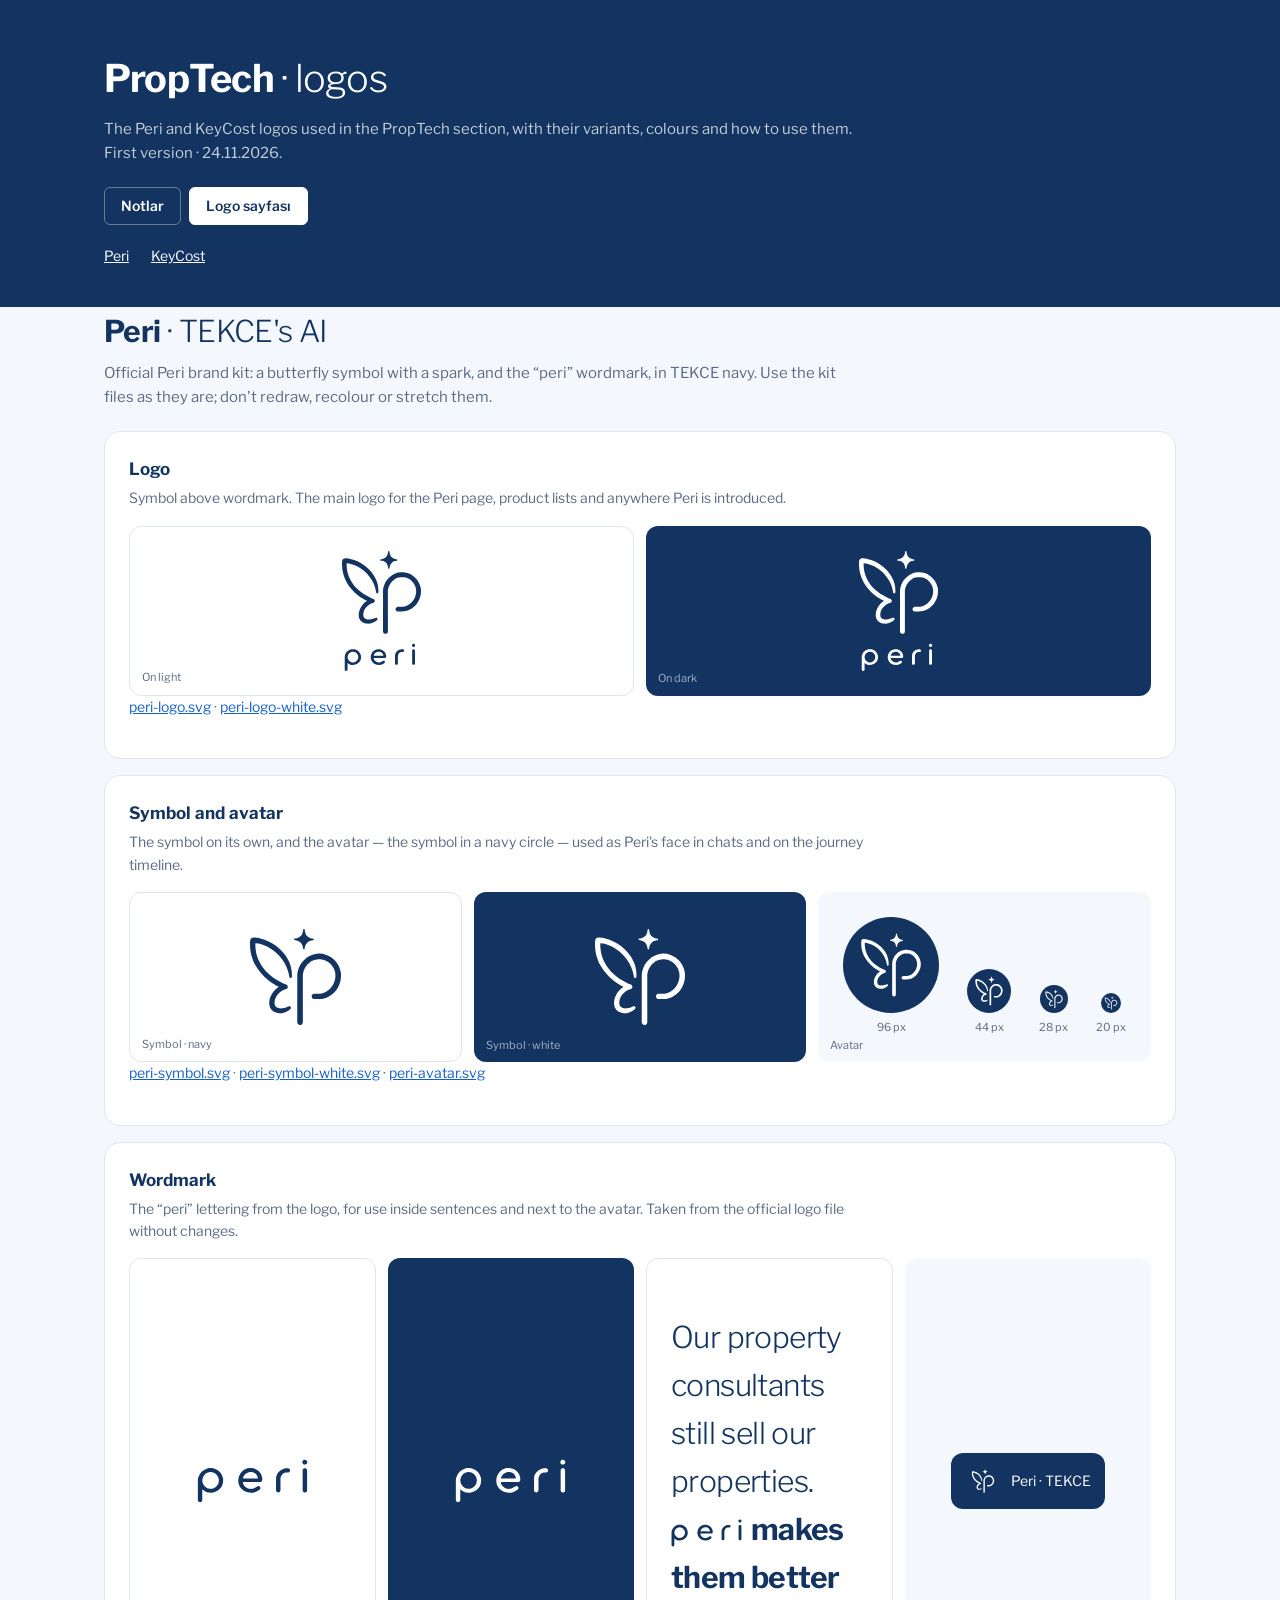
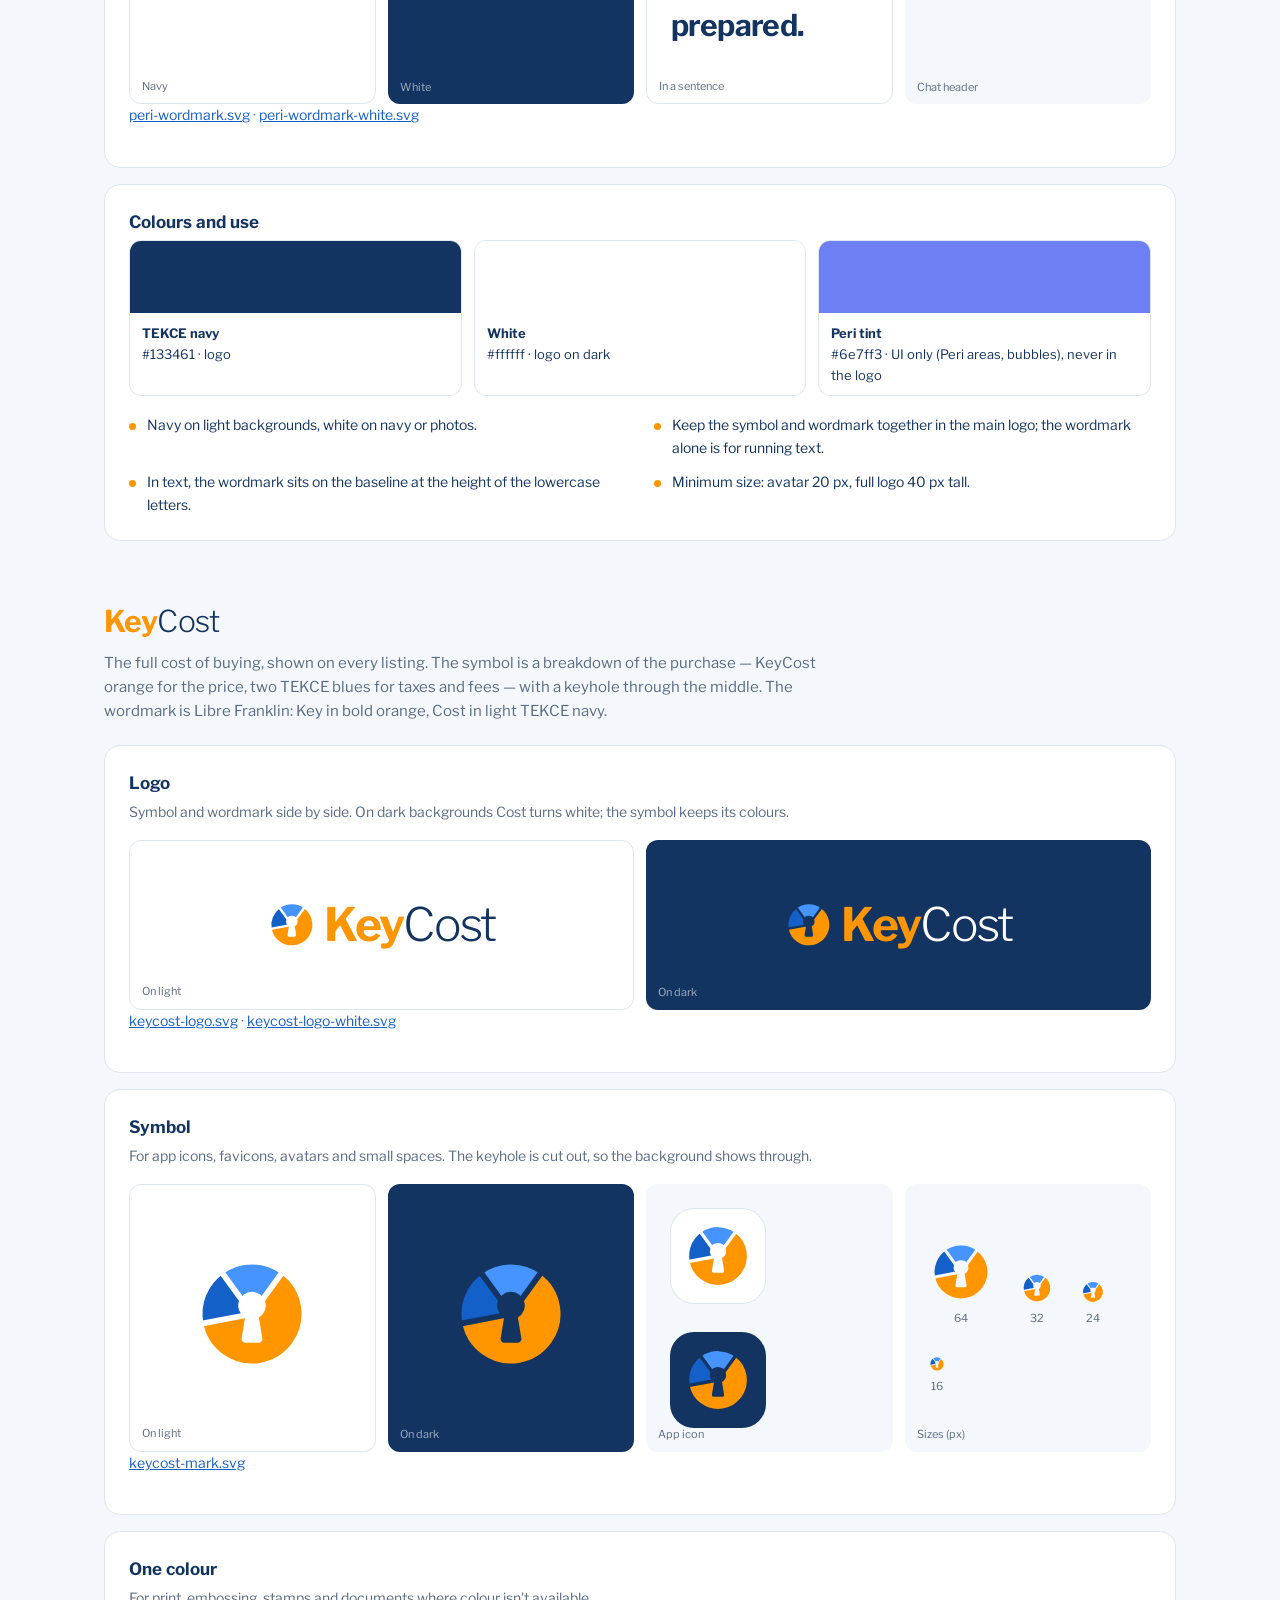
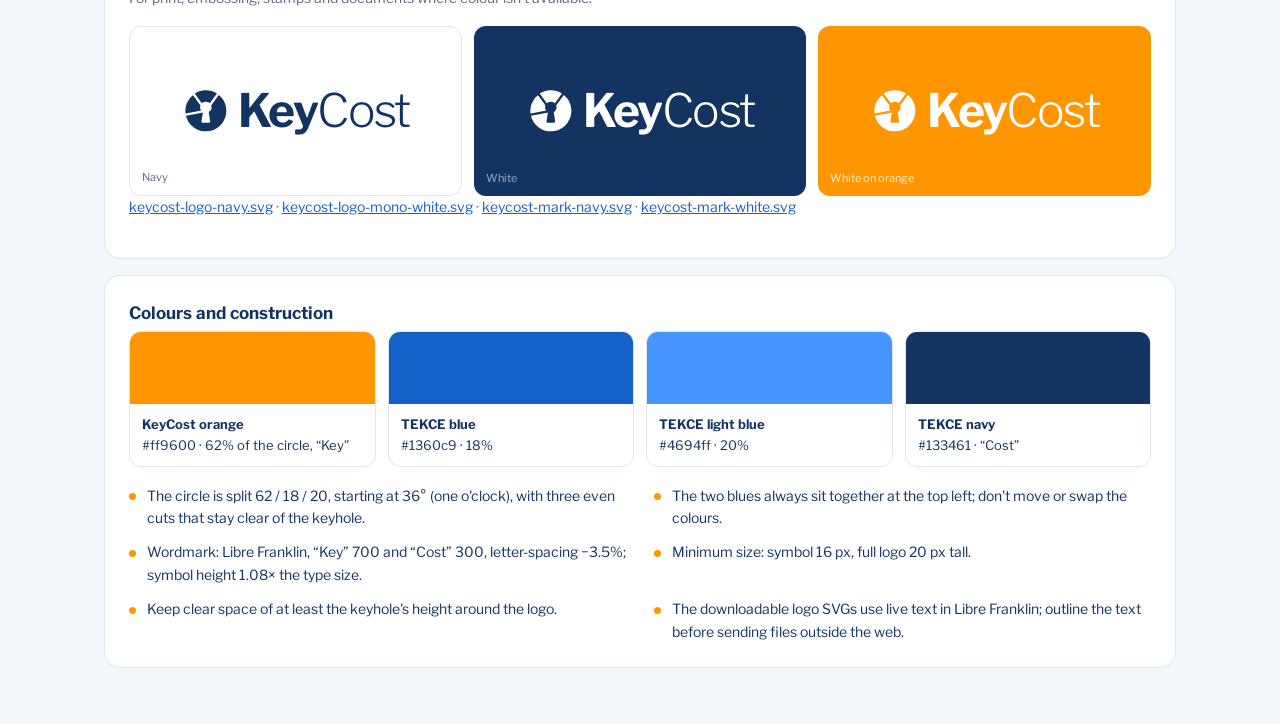
==== brand/index.html @ daf6c201 "PropTech review rounds: journey with Peri timeline, hero principles, submenu like tekce.com, KeyCost" ====
<!doctype html>
<html lang="en">
<head>
<meta charset="utf-8">
<meta name="viewport" content="width=device-width, initial-scale=1">
<meta name="robots" content="noindex">
<title>PropTech logos</title>
<link rel="preconnect" href="https://fonts.googleapis.com">
<link href="https://fonts.googleapis.com/css2?family=Libre+Franklin:wght@300;400;600;700&display=swap" rel="stylesheet">
<style>
  :root { --navy: #133461; --ink-2: #5b6b82; --line: #dfe6f0; --pale: #f4f7fb; }
  * { box-sizing: border-box; }
  body { margin: 0; font-family: "Libre Franklin", Arial, sans-serif; color: var(--navy); background: var(--pale); font-size: 15px; line-height: 1.6; }
  .top { background: var(--navy); color: #fff; padding: 48px 0 40px; }
  .wrap { max-width: 1120px; margin: 0 auto; padding: 0 24px; }
  .top h1 { margin: 0 0 8px; font-size: 38px; font-weight: 300; letter-spacing: -.02em; }
  .top h1 b { font-weight: 700; }
  .top p { margin: 0; max-width: 760px; color: rgba(255,255,255,.75); }
  .top nav.jump { margin-top: 20px; display: flex; gap: 22px; font-size: 14px; }
  .top nav.jump a { color: #fff; }
  main { padding: 40px 0 96px; }
  .brand { margin-bottom: 56px; }
  .brand > h2 { margin: 0 0 6px; font-size: 30px; font-weight: 300; letter-spacing: -.02em; }
  .brand > h2 b { font-weight: 700; }
  .brand > p { margin: 0 0 22px; max-width: 760px; color: var(--ink-2); }
  .card { background: #fff; border: 1px solid var(--line); border-radius: 16px; padding: 24px; margin-bottom: 16px; }
  .card h3 { margin: 0 0 4px; font-size: 17px; }
  .card > p { margin: 0 0 16px; font-size: 14px; color: var(--ink-2); max-width: 760px; }
  .tiles { display: grid; grid-template-columns: repeat(auto-fit, minmax(240px, 1fr)); gap: 12px; }
  .tile { min-height: 170px; border-radius: 12px; display: grid; place-items: center; padding: 24px; position: relative; }
  .tile small { position: absolute; left: 12px; bottom: 8px; font-size: 11px; color: var(--ink-2); }
  .t-l { background: #fff; border: 1px solid var(--line); }
  .t-p { background: var(--pale); }
  .t-d { background: var(--navy); } .t-d small { color: rgba(255,255,255,.6); }
  .t-o { background: #ff9600; } .t-o small { color: rgba(255,255,255,.85); }
  .dl { margin: 12px 0 0; font-size: 12.5px; color: var(--ink-2); }
  .dl a { color: #1360c9; }
  .kcl { display: inline-flex; align-items: center; gap: .16em; line-height: 1; white-space: nowrap; letter-spacing: -.035em; }
  .kcl svg { width: 1.08em; height: 1.08em; flex: none; }
  .kcl b { font-weight: 700; } .kcl span span { font-weight: 300; }
  .sym svg { width: 120px; height: 120px; }
  .sizes { display: flex; align-items: flex-end; gap: 28px; flex-wrap: wrap; }
  .sizes span { display: grid; justify-items: center; gap: 6px; font-size: 11px; color: var(--ink-2); }
  .app { display: grid; place-items: center; width: 96px; height: 96px; border-radius: 24px; }
  .app svg { width: 70px; height: 70px; }
  .swatches { display: grid; grid-template-columns: repeat(auto-fit, minmax(160px, 1fr)); gap: 12px; }
  .sw { border-radius: 12px; overflow: hidden; border: 1px solid var(--line); background: #fff; font-size: 13px; }
  .sw i { display: block; height: 72px; }
  .sw div { padding: 10px 12px; } .sw b { display: block; }
  .rules { display: grid; grid-template-columns: 1fr 1fr; gap: 12px 28px; margin: 0; padding: 0; list-style: none; font-size: 14px; }
  .rules li { padding-left: 18px; position: relative; }
  .rules li::before { content: ""; position: absolute; left: 0; top: .6em; width: 7px; height: 7px; border-radius: 50%; background: #ff9600; }
  .peri-full { height: 120px; width: auto; }
  .peri-sym { height: 96px; width: auto; }
  .peri-wm { height: 44px; width: auto; }
  .peri-av { width: 96px; height: 96px; }
  .inline-demo { font-size: 30px; font-weight: 300; letter-spacing: -.02em; color: var(--navy); }
  .inline-demo b { font-weight: 700; }
  .inline-demo img { height: .94em; width: auto; vertical-align: -.22em; margin-right: .12em; }
  .chat-demo { display: flex; align-items: center; gap: 10px; padding: 10px 14px; border-radius: 12px; background: var(--navy); color: #fff; font-size: 14px; }
  .chat-demo img { width: 36px; height: 36px; }
  @media (max-width: 760px) { .rules { grid-template-columns: 1fr; } }
  .switch { display: flex; gap: 8px; margin-top: 22px; }
  .switch a { display: inline-flex; align-items: center; height: 38px; padding: 0 16px; border: 1px solid rgba(255,255,255,.35); border-radius: 6px; color: #fff; font-size: 14px; font-weight: 600; text-decoration: none; }
  .switch a:hover { background: rgba(255,255,255,.1); }
  .switch a[aria-current="page"] { background: #fff; color: #133461; border-color: #fff; }
</style>
</head>
<body>
<header class="top">
  <div class="wrap">
    <h1><b>PropTech</b> · logos</h1>
    <p>The Peri and KeyCost logos used in the PropTech section, with their variants, colours and how to use them. First version · 24.11.2026.</p>
    <nav class="switch" aria-label="Pages"><a href="../handoff/index.html">Notlar</a><a href="index.html" aria-current="page">Logo sayfası</a></nav>
    <nav class="jump"><a href="#peri">Peri</a><a href="#keycost">KeyCost</a></nav>
  </div>
</header>
<main class="wrap">

  <section class="brand" id="peri">
    <h2><b>Peri</b> · TEKCE's AI</h2>
    <p>Official Peri brand kit: a butterfly symbol with a spark, and the “peri” wordmark, in TEKCE navy. Use the kit files as they are; don't redraw, recolour or stretch them.</p>

    <div class="card">
      <h3>Logo</h3>
      <p>Symbol above wordmark. The main logo for the Peri page, product lists and anywhere Peri is introduced.</p>
      <div class="tiles">
        <div class="tile t-l"><img class="peri-full" src="../assets/img/peri-logo.svg" alt="Peri logo"><small>On light</small></div>
        <div class="tile t-d"><img class="peri-full" src="../assets/img/peri-logo-white.svg" alt="Peri logo, white"><small>On dark</small></div>
      </div>
      <p class="dl"><a href="../assets/img/peri-logo.svg" download>peri-logo.svg</a> · <a href="../assets/img/peri-logo-white.svg" download>peri-logo-white.svg</a></p>
    </div>

    <div class="card">
      <h3>Symbol and avatar</h3>
      <p>The symbol on its own, and the avatar — the symbol in a navy circle — used as Peri's face in chats and on the journey timeline.</p>
      <div class="tiles">
        <div class="tile t-l"><img class="peri-sym" src="../assets/img/peri-symbol.svg" alt="Peri symbol"><small>Symbol · navy</small></div>
        <div class="tile t-d"><img class="peri-sym" src="../assets/img/peri-symbol-white.svg" alt="Peri symbol, white"><small>Symbol · white</small></div>
        <div class="tile t-p"><span class="sizes"><span><img class="peri-av" src="../assets/img/peri-avatar.svg" alt="Peri avatar">96 px</span><span><img src="../assets/img/peri-avatar.svg" alt="" width="44" height="44">44 px</span><span><img src="../assets/img/peri-avatar.svg" alt="" width="28" height="28">28 px</span><span><img src="../assets/img/peri-avatar.svg" alt="" width="20" height="20">20 px</span></span><small>Avatar</small></div>
      </div>
      <p class="dl"><a href="../assets/img/peri-symbol.svg" download>peri-symbol.svg</a> · <a href="../assets/img/peri-symbol-white.svg" download>peri-symbol-white.svg</a> · <a href="../assets/img/peri-avatar.svg" download>peri-avatar.svg</a></p>
    </div>

    <div class="card">
      <h3>Wordmark</h3>
      <p>The “peri” lettering from the logo, for use inside sentences and next to the avatar. Taken from the official logo file without changes.</p>
      <div class="tiles">
        <div class="tile t-l"><img class="peri-wm" src="../assets/img/peri-wordmark.svg" alt="Peri wordmark"><small>Navy</small></div>
        <div class="tile t-d"><img class="peri-wm" src="../assets/img/peri-wordmark-white.svg" alt="Peri wordmark, white"><small>White</small></div>
        <div class="tile t-l"><p class="inline-demo">Our property consultants still sell our properties. <b><img src="../assets/img/peri-wordmark.svg" alt="Peri"> makes them better prepared.</b></p><small>In a sentence</small></div>
        <div class="tile t-p"><span class="chat-demo"><img src="../assets/img/peri-avatar.svg" alt="">Peri · TEKCE</span><small>Chat header</small></div>
      </div>
      <p class="dl"><a href="../assets/img/peri-wordmark.svg" download>peri-wordmark.svg</a> · <a href="../assets/img/peri-wordmark-white.svg" download>peri-wordmark-white.svg</a></p>
    </div>

    <div class="card">
      <h3>Colours and use</h3>
      <div class="swatches">
        <div class="sw"><i style="background:#133461"></i><div><b>TEKCE navy</b>#133461 · logo</div></div>
        <div class="sw"><i style="background:#fff"></i><div><b>White</b>#ffffff · logo on dark</div></div>
        <div class="sw"><i style="background:#6e7ff3"></i><div><b>Peri tint</b>#6e7ff3 · UI only (Peri areas, bubbles), never in the logo</div></div>
      </div>
      <ul class="rules" style="margin-top:18px">
        <li>Navy on light backgrounds, white on navy or photos.</li>
        <li>Keep the symbol and wordmark together in the main logo; the wordmark alone is for running text.</li>
        <li>In text, the wordmark sits on the baseline at the height of the lowercase letters.</li>
        <li>Minimum size: avatar 20 px, full logo 40 px tall.</li>
      </ul>
    </div>
  </section>

  <section class="brand" id="keycost">
    <h2><b style="color:#ff9600">Key</b>Cost</h2>
    <p>The full cost of buying, shown on every listing. The symbol is a breakdown of the purchase — KeyCost orange for the price, two TEKCE blues for taxes and fees — with a keyhole through the middle. The wordmark is Libre Franklin: Key in bold orange, Cost in light TEKCE navy.</p>

    <div class="card">
      <h3>Logo</h3>
      <p>Symbol and wordmark side by side. On dark backgrounds Cost turns white; the symbol keeps its colours.</p>
      <div class="tiles">
        <div class="tile t-l"><span class="kcl" style="font-size:46px"><svg viewBox="0 0 40 40" aria-hidden="true"><defs><mask id="a1" maskUnits="userSpaceOnUse" x="0" y="0" width="40" height="40"><rect width="40" height="40" fill="#fff"/><line x1="20" y1="20" x2="30.29" y2="5.84" stroke="#000" stroke-width="1.9" stroke-linecap="round"/><line x1="20" y1="20" x2="2.81" y2="23.28" stroke="#000" stroke-width="1.9" stroke-linecap="round"/><line x1="20" y1="20" x2="9.71" y2="5.84" stroke="#000" stroke-width="1.9" stroke-linecap="round"/><path d="M20 12.6a4.6 4.6 0 0 1 2.3 8.58l1.15 6.9a1.3 1.3 0 0 1-1.28 1.52h-4.34a1.3 1.3 0 0 1-1.28-1.52l1.15-6.9A4.6 4.6 0 0 1 20 12.6Z" fill="#000"/></mask></defs><g mask="url(#a1)"><circle cx="20" cy="20" r="8.25" fill="none" stroke="#ff9600" stroke-width="16.5" stroke-dasharray="32.138 51.836" transform="rotate(-54.0 20 20)"/><circle cx="20" cy="20" r="8.25" fill="none" stroke="#1360c9" stroke-width="16.5" stroke-dasharray="9.331 51.836" transform="rotate(169.2 20 20)"/><circle cx="20" cy="20" r="8.25" fill="none" stroke="#4694ff" stroke-width="16.5" stroke-dasharray="10.367 51.836" transform="rotate(234.0 20 20)"/></g></svg><span><b style="color:#ff9600">Key</b><span style="color:#133461">Cost</span></span></span><small>On light</small></div>
        <div class="tile t-d"><span class="kcl" style="font-size:46px"><svg viewBox="0 0 40 40" aria-hidden="true"><defs><mask id="a2" maskUnits="userSpaceOnUse" x="0" y="0" width="40" height="40"><rect width="40" height="40" fill="#fff"/><line x1="20" y1="20" x2="30.29" y2="5.84" stroke="#000" stroke-width="1.9" stroke-linecap="round"/><line x1="20" y1="20" x2="2.81" y2="23.28" stroke="#000" stroke-width="1.9" stroke-linecap="round"/><line x1="20" y1="20" x2="9.71" y2="5.84" stroke="#000" stroke-width="1.9" stroke-linecap="round"/><path d="M20 12.6a4.6 4.6 0 0 1 2.3 8.58l1.15 6.9a1.3 1.3 0 0 1-1.28 1.52h-4.34a1.3 1.3 0 0 1-1.28-1.52l1.15-6.9A4.6 4.6 0 0 1 20 12.6Z" fill="#000"/></mask></defs><g mask="url(#a2)"><circle cx="20" cy="20" r="8.25" fill="none" stroke="#ff9600" stroke-width="16.5" stroke-dasharray="32.138 51.836" transform="rotate(-54.0 20 20)"/><circle cx="20" cy="20" r="8.25" fill="none" stroke="#1360c9" stroke-width="16.5" stroke-dasharray="9.331 51.836" transform="rotate(169.2 20 20)"/><circle cx="20" cy="20" r="8.25" fill="none" stroke="#4694ff" stroke-width="16.5" stroke-dasharray="10.367 51.836" transform="rotate(234.0 20 20)"/></g></svg><span><b style="color:#ff9600">Key</b><span style="color:#fff">Cost</span></span></span><small>On dark</small></div>
      </div>
      <p class="dl"><a href="../assets/img/keycost-logo.svg" download>keycost-logo.svg</a> · <a href="../assets/img/keycost-logo-white.svg" download>keycost-logo-white.svg</a></p>
    </div>

    <div class="card">
      <h3>Symbol</h3>
      <p>For app icons, favicons, avatars and small spaces. The keyhole is cut out, so the background shows through.</p>
      <div class="tiles">
        <div class="tile t-l"><span class="sym"><svg viewBox="0 0 40 40" aria-hidden="true"><defs><mask id="b1" maskUnits="userSpaceOnUse" x="0" y="0" width="40" height="40"><rect width="40" height="40" fill="#fff"/><line x1="20" y1="20" x2="30.29" y2="5.84" stroke="#000" stroke-width="1.9" stroke-linecap="round"/><line x1="20" y1="20" x2="2.81" y2="23.28" stroke="#000" stroke-width="1.9" stroke-linecap="round"/><line x1="20" y1="20" x2="9.71" y2="5.84" stroke="#000" stroke-width="1.9" stroke-linecap="round"/><path d="M20 12.6a4.6 4.6 0 0 1 2.3 8.58l1.15 6.9a1.3 1.3 0 0 1-1.28 1.52h-4.34a1.3 1.3 0 0 1-1.28-1.52l1.15-6.9A4.6 4.6 0 0 1 20 12.6Z" fill="#000"/></mask></defs><g mask="url(#b1)"><circle cx="20" cy="20" r="8.25" fill="none" stroke="#ff9600" stroke-width="16.5" stroke-dasharray="32.138 51.836" transform="rotate(-54.0 20 20)"/><circle cx="20" cy="20" r="8.25" fill="none" stroke="#1360c9" stroke-width="16.5" stroke-dasharray="9.331 51.836" transform="rotate(169.2 20 20)"/><circle cx="20" cy="20" r="8.25" fill="none" stroke="#4694ff" stroke-width="16.5" stroke-dasharray="10.367 51.836" transform="rotate(234.0 20 20)"/></g></svg></span><small>On light</small></div>
        <div class="tile t-d"><span class="sym"><svg viewBox="0 0 40 40" aria-hidden="true"><defs><mask id="b2" maskUnits="userSpaceOnUse" x="0" y="0" width="40" height="40"><rect width="40" height="40" fill="#fff"/><line x1="20" y1="20" x2="30.29" y2="5.84" stroke="#000" stroke-width="1.9" stroke-linecap="round"/><line x1="20" y1="20" x2="2.81" y2="23.28" stroke="#000" stroke-width="1.9" stroke-linecap="round"/><line x1="20" y1="20" x2="9.71" y2="5.84" stroke="#000" stroke-width="1.9" stroke-linecap="round"/><path d="M20 12.6a4.6 4.6 0 0 1 2.3 8.58l1.15 6.9a1.3 1.3 0 0 1-1.28 1.52h-4.34a1.3 1.3 0 0 1-1.28-1.52l1.15-6.9A4.6 4.6 0 0 1 20 12.6Z" fill="#000"/></mask></defs><g mask="url(#b2)"><circle cx="20" cy="20" r="8.25" fill="none" stroke="#ff9600" stroke-width="16.5" stroke-dasharray="32.138 51.836" transform="rotate(-54.0 20 20)"/><circle cx="20" cy="20" r="8.25" fill="none" stroke="#1360c9" stroke-width="16.5" stroke-dasharray="9.331 51.836" transform="rotate(169.2 20 20)"/><circle cx="20" cy="20" r="8.25" fill="none" stroke="#4694ff" stroke-width="16.5" stroke-dasharray="10.367 51.836" transform="rotate(234.0 20 20)"/></g></svg></span><small>On dark</small></div>
        <div class="tile t-p"><span class="sizes"><span class="app" style="background:#fff;border:1px solid var(--line)"><svg viewBox="0 0 40 40" aria-hidden="true"><defs><mask id="b3" maskUnits="userSpaceOnUse" x="0" y="0" width="40" height="40"><rect width="40" height="40" fill="#fff"/><line x1="20" y1="20" x2="30.29" y2="5.84" stroke="#000" stroke-width="1.9" stroke-linecap="round"/><line x1="20" y1="20" x2="2.81" y2="23.28" stroke="#000" stroke-width="1.9" stroke-linecap="round"/><line x1="20" y1="20" x2="9.71" y2="5.84" stroke="#000" stroke-width="1.9" stroke-linecap="round"/><path d="M20 12.6a4.6 4.6 0 0 1 2.3 8.58l1.15 6.9a1.3 1.3 0 0 1-1.28 1.52h-4.34a1.3 1.3 0 0 1-1.28-1.52l1.15-6.9A4.6 4.6 0 0 1 20 12.6Z" fill="#000"/></mask></defs><g mask="url(#b3)"><circle cx="20" cy="20" r="8.25" fill="none" stroke="#ff9600" stroke-width="16.5" stroke-dasharray="32.138 51.836" transform="rotate(-54.0 20 20)"/><circle cx="20" cy="20" r="8.25" fill="none" stroke="#1360c9" stroke-width="16.5" stroke-dasharray="9.331 51.836" transform="rotate(169.2 20 20)"/><circle cx="20" cy="20" r="8.25" fill="none" stroke="#4694ff" stroke-width="16.5" stroke-dasharray="10.367 51.836" transform="rotate(234.0 20 20)"/></g></svg></span><span class="app" style="background:#133461"><svg viewBox="0 0 40 40" aria-hidden="true"><defs><mask id="b4" maskUnits="userSpaceOnUse" x="0" y="0" width="40" height="40"><rect width="40" height="40" fill="#fff"/><line x1="20" y1="20" x2="30.29" y2="5.84" stroke="#000" stroke-width="1.9" stroke-linecap="round"/><line x1="20" y1="20" x2="2.81" y2="23.28" stroke="#000" stroke-width="1.9" stroke-linecap="round"/><line x1="20" y1="20" x2="9.71" y2="5.84" stroke="#000" stroke-width="1.9" stroke-linecap="round"/><path d="M20 12.6a4.6 4.6 0 0 1 2.3 8.58l1.15 6.9a1.3 1.3 0 0 1-1.28 1.52h-4.34a1.3 1.3 0 0 1-1.28-1.52l1.15-6.9A4.6 4.6 0 0 1 20 12.6Z" fill="#000"/></mask></defs><g mask="url(#b4)"><circle cx="20" cy="20" r="8.25" fill="none" stroke="#ff9600" stroke-width="16.5" stroke-dasharray="32.138 51.836" transform="rotate(-54.0 20 20)"/><circle cx="20" cy="20" r="8.25" fill="none" stroke="#1360c9" stroke-width="16.5" stroke-dasharray="9.331 51.836" transform="rotate(169.2 20 20)"/><circle cx="20" cy="20" r="8.25" fill="none" stroke="#4694ff" stroke-width="16.5" stroke-dasharray="10.367 51.836" transform="rotate(234.0 20 20)"/></g></svg></span></span><small>App icon</small></div>
        <div class="tile t-p"><span class="sizes"><span><svg viewBox="0 0 40 40" width="64" height="64"><defs><mask id="b5" maskUnits="userSpaceOnUse" x="0" y="0" width="40" height="40"><rect width="40" height="40" fill="#fff"/><line x1="20" y1="20" x2="30.29" y2="5.84" stroke="#000" stroke-width="1.9" stroke-linecap="round"/><line x1="20" y1="20" x2="2.81" y2="23.28" stroke="#000" stroke-width="1.9" stroke-linecap="round"/><line x1="20" y1="20" x2="9.71" y2="5.84" stroke="#000" stroke-width="1.9" stroke-linecap="round"/><path d="M20 12.6a4.6 4.6 0 0 1 2.3 8.58l1.15 6.9a1.3 1.3 0 0 1-1.28 1.52h-4.34a1.3 1.3 0 0 1-1.28-1.52l1.15-6.9A4.6 4.6 0 0 1 20 12.6Z" fill="#000"/></mask></defs><g mask="url(#b5)"><circle cx="20" cy="20" r="8.25" fill="none" stroke="#ff9600" stroke-width="16.5" stroke-dasharray="32.138 51.836" transform="rotate(-54.0 20 20)"/><circle cx="20" cy="20" r="8.25" fill="none" stroke="#1360c9" stroke-width="16.5" stroke-dasharray="9.331 51.836" transform="rotate(169.2 20 20)"/><circle cx="20" cy="20" r="8.25" fill="none" stroke="#4694ff" stroke-width="16.5" stroke-dasharray="10.367 51.836" transform="rotate(234.0 20 20)"/></g></svg>64</span><span><svg viewBox="0 0 40 40" width="32" height="32"><defs><mask id="b6" maskUnits="userSpaceOnUse" x="0" y="0" width="40" height="40"><rect width="40" height="40" fill="#fff"/><line x1="20" y1="20" x2="30.29" y2="5.84" stroke="#000" stroke-width="1.9" stroke-linecap="round"/><line x1="20" y1="20" x2="2.81" y2="23.28" stroke="#000" stroke-width="1.9" stroke-linecap="round"/><line x1="20" y1="20" x2="9.71" y2="5.84" stroke="#000" stroke-width="1.9" stroke-linecap="round"/><path d="M20 12.6a4.6 4.6 0 0 1 2.3 8.58l1.15 6.9a1.3 1.3 0 0 1-1.28 1.52h-4.34a1.3 1.3 0 0 1-1.28-1.52l1.15-6.9A4.6 4.6 0 0 1 20 12.6Z" fill="#000"/></mask></defs><g mask="url(#b6)"><circle cx="20" cy="20" r="8.25" fill="none" stroke="#ff9600" stroke-width="16.5" stroke-dasharray="32.138 51.836" transform="rotate(-54.0 20 20)"/><circle cx="20" cy="20" r="8.25" fill="none" stroke="#1360c9" stroke-width="16.5" stroke-dasharray="9.331 51.836" transform="rotate(169.2 20 20)"/><circle cx="20" cy="20" r="8.25" fill="none" stroke="#4694ff" stroke-width="16.5" stroke-dasharray="10.367 51.836" transform="rotate(234.0 20 20)"/></g></svg>32</span><span><svg viewBox="0 0 40 40" width="24" height="24"><defs><mask id="b7" maskUnits="userSpaceOnUse" x="0" y="0" width="40" height="40"><rect width="40" height="40" fill="#fff"/><line x1="20" y1="20" x2="30.29" y2="5.84" stroke="#000" stroke-width="1.9" stroke-linecap="round"/><line x1="20" y1="20" x2="2.81" y2="23.28" stroke="#000" stroke-width="1.9" stroke-linecap="round"/><line x1="20" y1="20" x2="9.71" y2="5.84" stroke="#000" stroke-width="1.9" stroke-linecap="round"/><path d="M20 12.6a4.6 4.6 0 0 1 2.3 8.58l1.15 6.9a1.3 1.3 0 0 1-1.28 1.52h-4.34a1.3 1.3 0 0 1-1.28-1.52l1.15-6.9A4.6 4.6 0 0 1 20 12.6Z" fill="#000"/></mask></defs><g mask="url(#b7)"><circle cx="20" cy="20" r="8.25" fill="none" stroke="#ff9600" stroke-width="16.5" stroke-dasharray="32.138 51.836" transform="rotate(-54.0 20 20)"/><circle cx="20" cy="20" r="8.25" fill="none" stroke="#1360c9" stroke-width="16.5" stroke-dasharray="9.331 51.836" transform="rotate(169.2 20 20)"/><circle cx="20" cy="20" r="8.25" fill="none" stroke="#4694ff" stroke-width="16.5" stroke-dasharray="10.367 51.836" transform="rotate(234.0 20 20)"/></g></svg>24</span><span><svg viewBox="0 0 40 40" width="16" height="16"><defs><mask id="b8" maskUnits="userSpaceOnUse" x="0" y="0" width="40" height="40"><rect width="40" height="40" fill="#fff"/><line x1="20" y1="20" x2="30.29" y2="5.84" stroke="#000" stroke-width="1.9" stroke-linecap="round"/><line x1="20" y1="20" x2="2.81" y2="23.28" stroke="#000" stroke-width="1.9" stroke-linecap="round"/><line x1="20" y1="20" x2="9.71" y2="5.84" stroke="#000" stroke-width="1.9" stroke-linecap="round"/><path d="M20 12.6a4.6 4.6 0 0 1 2.3 8.58l1.15 6.9a1.3 1.3 0 0 1-1.28 1.52h-4.34a1.3 1.3 0 0 1-1.28-1.52l1.15-6.9A4.6 4.6 0 0 1 20 12.6Z" fill="#000"/></mask></defs><g mask="url(#b8)"><circle cx="20" cy="20" r="8.25" fill="none" stroke="#ff9600" stroke-width="16.5" stroke-dasharray="32.138 51.836" transform="rotate(-54.0 20 20)"/><circle cx="20" cy="20" r="8.25" fill="none" stroke="#1360c9" stroke-width="16.5" stroke-dasharray="9.331 51.836" transform="rotate(169.2 20 20)"/><circle cx="20" cy="20" r="8.25" fill="none" stroke="#4694ff" stroke-width="16.5" stroke-dasharray="10.367 51.836" transform="rotate(234.0 20 20)"/></g></svg>16</span></span><small>Sizes (px)</small></div>
      </div>
      <p class="dl"><a href="../assets/img/keycost-mark.svg" download>keycost-mark.svg</a></p>
    </div>

    <div class="card">
      <h3>One colour</h3>
      <p>For print, embossing, stamps and documents where colour isn't available.</p>
      <div class="tiles">
        <div class="tile t-l"><span class="kcl" style="font-size:46px"><svg viewBox="0 0 40 40" aria-hidden="true"><defs><mask id="c1" maskUnits="userSpaceOnUse" x="0" y="0" width="40" height="40"><rect width="40" height="40" fill="#fff"/><line x1="20" y1="20" x2="30.29" y2="5.84" stroke="#000" stroke-width="1.9" stroke-linecap="round"/><line x1="20" y1="20" x2="2.81" y2="23.28" stroke="#000" stroke-width="1.9" stroke-linecap="round"/><line x1="20" y1="20" x2="9.71" y2="5.84" stroke="#000" stroke-width="1.9" stroke-linecap="round"/><path d="M20 12.6a4.6 4.6 0 0 1 2.3 8.58l1.15 6.9a1.3 1.3 0 0 1-1.28 1.52h-4.34a1.3 1.3 0 0 1-1.28-1.52l1.15-6.9A4.6 4.6 0 0 1 20 12.6Z" fill="#000"/></mask></defs><g mask="url(#c1)"><circle cx="20" cy="20" r="8.25" fill="none" stroke="#133461" stroke-width="16.5" stroke-dasharray="32.138 51.836" transform="rotate(-54.0 20 20)"/><circle cx="20" cy="20" r="8.25" fill="none" stroke="#133461" stroke-width="16.5" stroke-dasharray="9.331 51.836" transform="rotate(169.2 20 20)"/><circle cx="20" cy="20" r="8.25" fill="none" stroke="#133461" stroke-width="16.5" stroke-dasharray="10.367 51.836" transform="rotate(234.0 20 20)"/></g></svg><span><b style="color:#133461">Key</b><span style="color:#133461">Cost</span></span></span><small>Navy</small></div>
        <div class="tile t-d"><span class="kcl" style="font-size:46px"><svg viewBox="0 0 40 40" aria-hidden="true"><defs><mask id="c2" maskUnits="userSpaceOnUse" x="0" y="0" width="40" height="40"><rect width="40" height="40" fill="#fff"/><line x1="20" y1="20" x2="30.29" y2="5.84" stroke="#000" stroke-width="1.9" stroke-linecap="round"/><line x1="20" y1="20" x2="2.81" y2="23.28" stroke="#000" stroke-width="1.9" stroke-linecap="round"/><line x1="20" y1="20" x2="9.71" y2="5.84" stroke="#000" stroke-width="1.9" stroke-linecap="round"/><path d="M20 12.6a4.6 4.6 0 0 1 2.3 8.58l1.15 6.9a1.3 1.3 0 0 1-1.28 1.52h-4.34a1.3 1.3 0 0 1-1.28-1.52l1.15-6.9A4.6 4.6 0 0 1 20 12.6Z" fill="#000"/></mask></defs><g mask="url(#c2)"><circle cx="20" cy="20" r="8.25" fill="none" stroke="#fff" stroke-width="16.5" stroke-dasharray="32.138 51.836" transform="rotate(-54.0 20 20)"/><circle cx="20" cy="20" r="8.25" fill="none" stroke="#fff" stroke-width="16.5" stroke-dasharray="9.331 51.836" transform="rotate(169.2 20 20)"/><circle cx="20" cy="20" r="8.25" fill="none" stroke="#fff" stroke-width="16.5" stroke-dasharray="10.367 51.836" transform="rotate(234.0 20 20)"/></g></svg><span><b style="color:#fff">Key</b><span style="color:#fff">Cost</span></span></span><small>White</small></div>
        <div class="tile t-o"><span class="kcl" style="font-size:46px"><svg viewBox="0 0 40 40" aria-hidden="true"><defs><mask id="c3" maskUnits="userSpaceOnUse" x="0" y="0" width="40" height="40"><rect width="40" height="40" fill="#fff"/><line x1="20" y1="20" x2="30.29" y2="5.84" stroke="#000" stroke-width="1.9" stroke-linecap="round"/><line x1="20" y1="20" x2="2.81" y2="23.28" stroke="#000" stroke-width="1.9" stroke-linecap="round"/><line x1="20" y1="20" x2="9.71" y2="5.84" stroke="#000" stroke-width="1.9" stroke-linecap="round"/><path d="M20 12.6a4.6 4.6 0 0 1 2.3 8.58l1.15 6.9a1.3 1.3 0 0 1-1.28 1.52h-4.34a1.3 1.3 0 0 1-1.28-1.52l1.15-6.9A4.6 4.6 0 0 1 20 12.6Z" fill="#000"/></mask></defs><g mask="url(#c3)"><circle cx="20" cy="20" r="8.25" fill="none" stroke="#fff" stroke-width="16.5" stroke-dasharray="32.138 51.836" transform="rotate(-54.0 20 20)"/><circle cx="20" cy="20" r="8.25" fill="none" stroke="#fff" stroke-width="16.5" stroke-dasharray="9.331 51.836" transform="rotate(169.2 20 20)"/><circle cx="20" cy="20" r="8.25" fill="none" stroke="#fff" stroke-width="16.5" stroke-dasharray="10.367 51.836" transform="rotate(234.0 20 20)"/></g></svg><span><b style="color:#fff">Key</b><span style="color:#fff">Cost</span></span></span><small>White on orange</small></div>
      </div>
      <p class="dl"><a href="../assets/img/keycost-logo-navy.svg" download>keycost-logo-navy.svg</a> · <a href="../assets/img/keycost-logo-mono-white.svg" download>keycost-logo-mono-white.svg</a> · <a href="../assets/img/keycost-mark-navy.svg" download>keycost-mark-navy.svg</a> · <a href="../assets/img/keycost-mark-white.svg" download>keycost-mark-white.svg</a></p>
    </div>

    <div class="card">
      <h3>Colours and construction</h3>
      <div class="swatches">
        <div class="sw"><i style="background:#ff9600"></i><div><b>KeyCost orange</b>#ff9600 · 62% of the circle, “Key”</div></div>
        <div class="sw"><i style="background:#1360c9"></i><div><b>TEKCE blue</b>#1360c9 · 18%</div></div>
        <div class="sw"><i style="background:#4694ff"></i><div><b>TEKCE light blue</b>#4694ff · 20%</div></div>
        <div class="sw"><i style="background:#133461"></i><div><b>TEKCE navy</b>#133461 · “Cost”</div></div>
      </div>
      <ul class="rules" style="margin-top:18px">
        <li>The circle is split 62 / 18 / 20, starting at 36° (one o'clock), with three even cuts that stay clear of the keyhole.</li>
        <li>The two blues always sit together at the top left; don't move or swap the colours.</li>
        <li>Wordmark: Libre Franklin, “Key” 700 and “Cost” 300, letter-spacing −3.5%; symbol height 1.08× the type size.</li>
        <li>Minimum size: symbol 16 px, full logo 20 px tall.</li>
        <li>Keep clear space of at least the keyhole's height around the logo.</li>
        <li>The downloadable logo SVGs use live text in Libre Franklin; outline the text before sending files outside the web.</li>
      </ul>
    </div>
  </section>
</main>
</body>
</html>
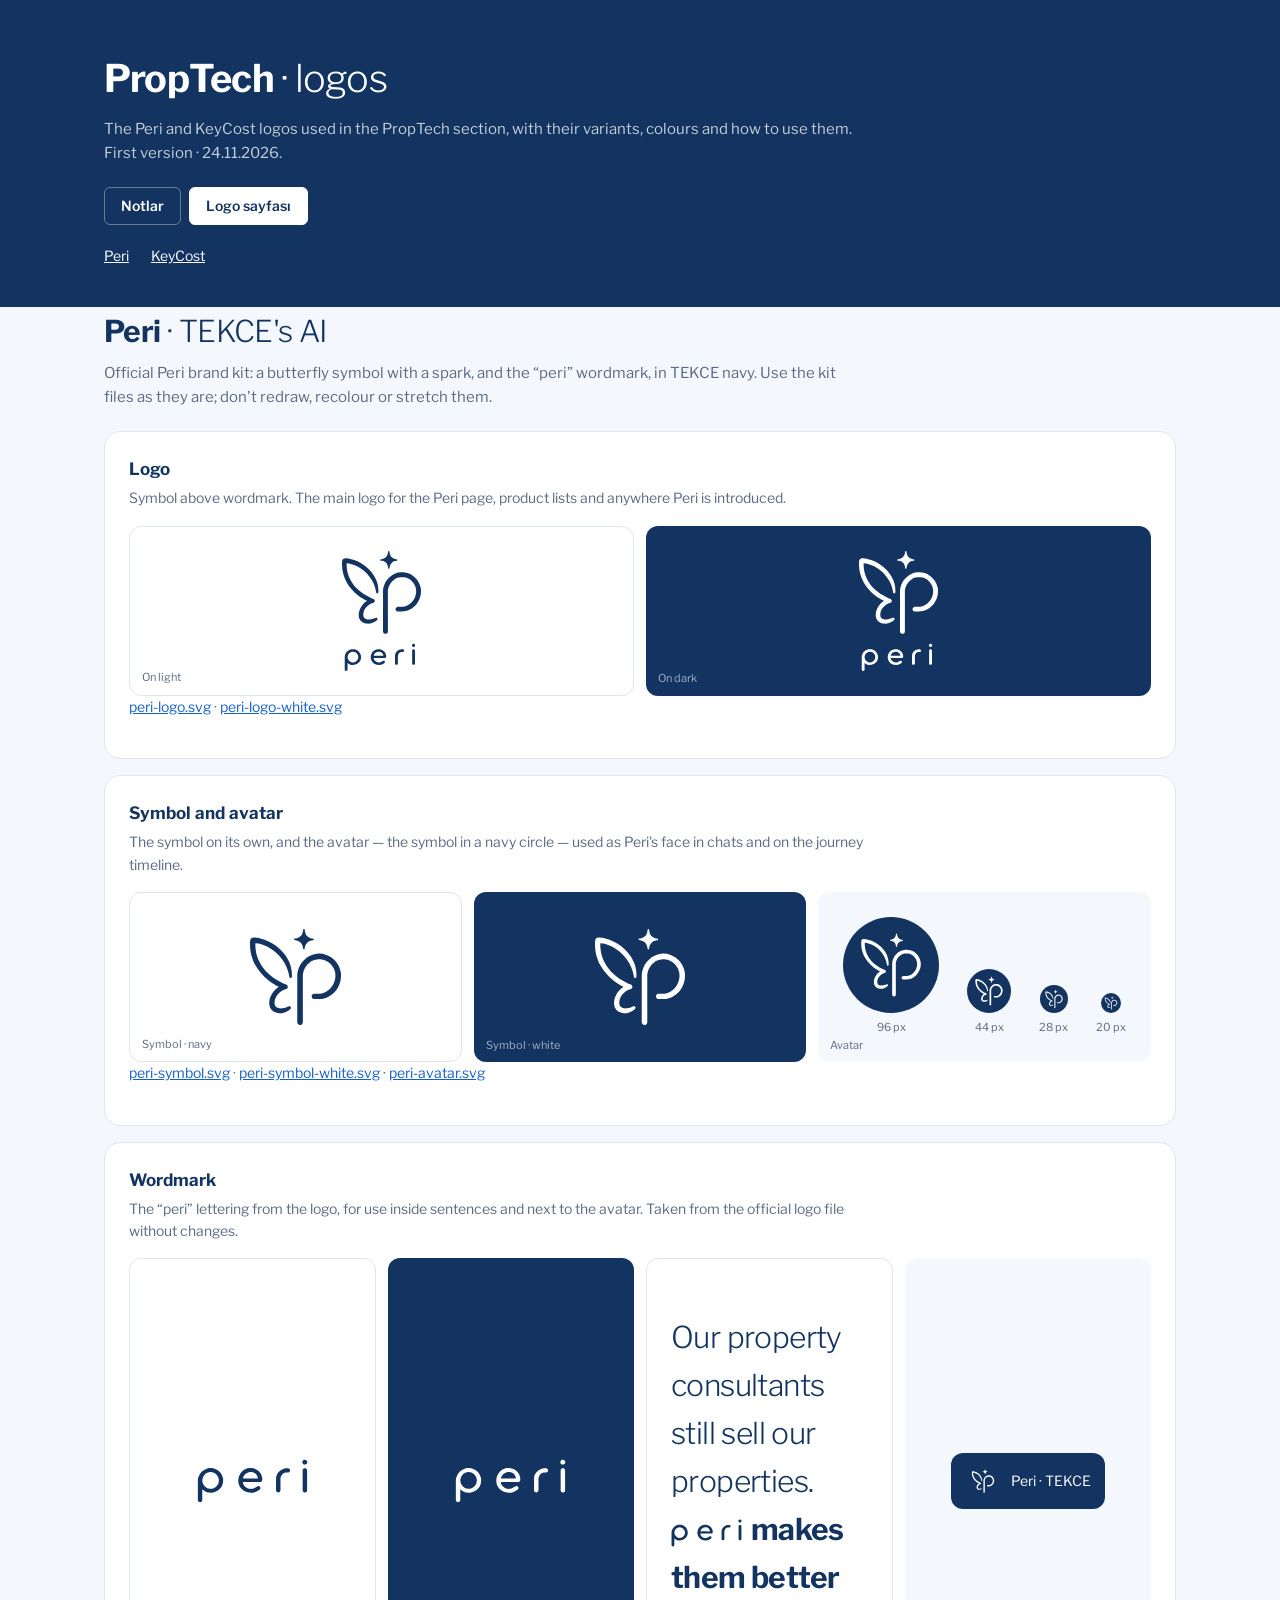
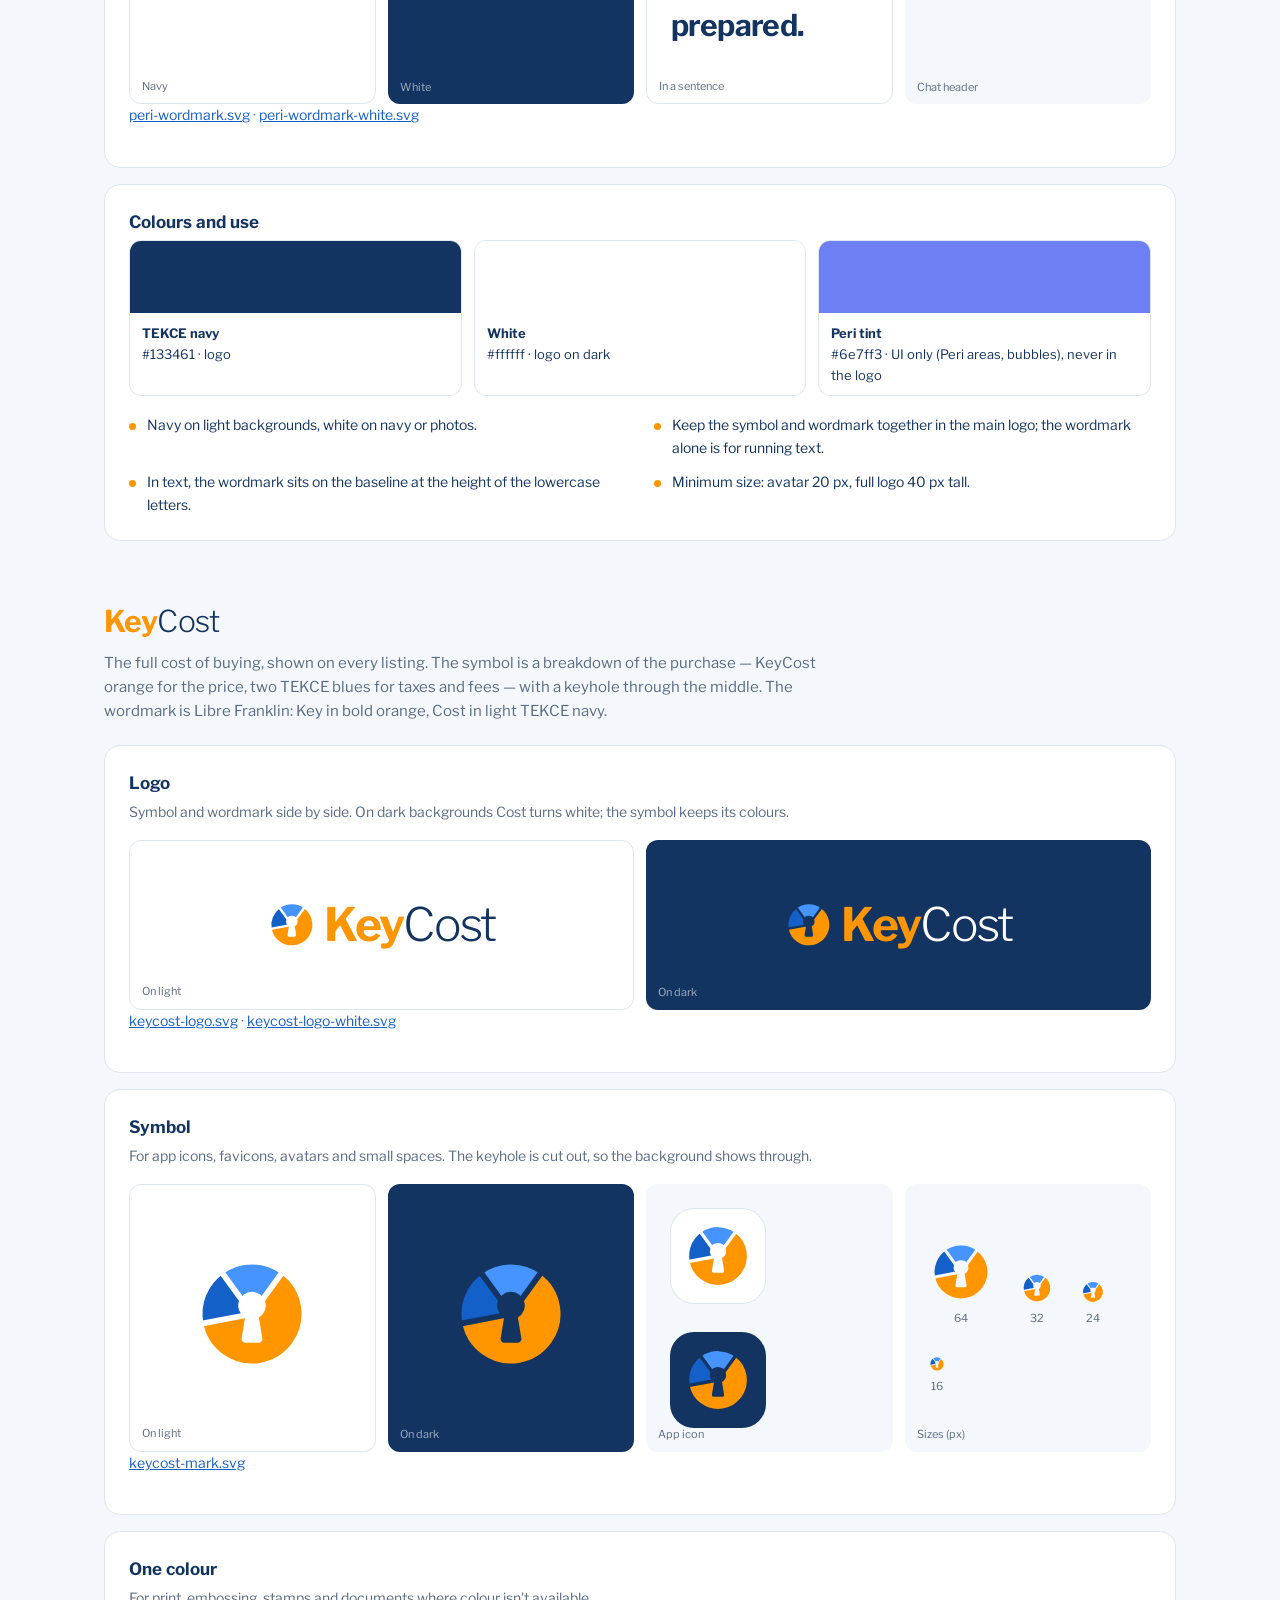
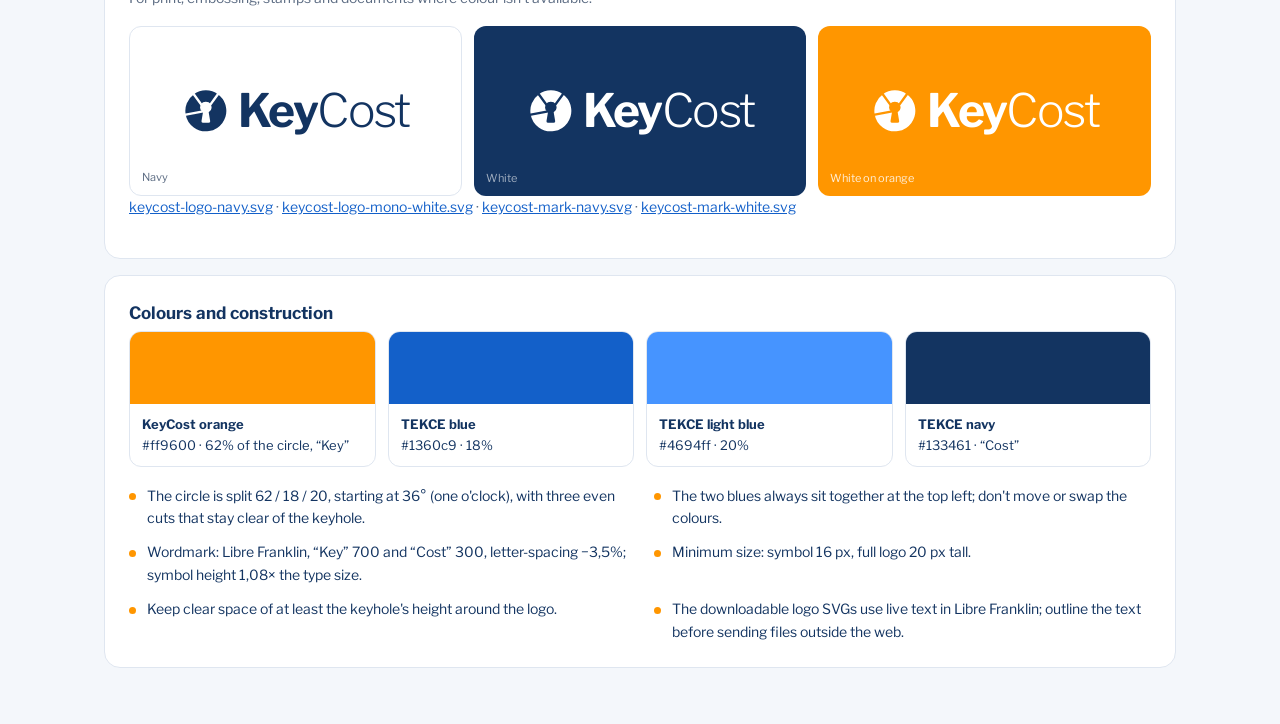
==== commit bbf16c04: "Number format (dot thousands, comma decimals), Peri privacy link, even hero steps Co-Authored-By: Cl" ====
--- a/brand/index.html
+++ b/brand/index.html
@@ -178,7 +178,7 @@
       <ul class="rules" style="margin-top:18px">
         <li>The circle is split 62 / 18 / 20, starting at 36° (one o'clock), with three even cuts that stay clear of the keyhole.</li>
         <li>The two blues always sit together at the top left; don't move or swap the colours.</li>
-        <li>Wordmark: Libre Franklin, “Key” 700 and “Cost” 300, letter-spacing −3.5%; symbol height 1.08× the type size.</li>
+        <li>Wordmark: Libre Franklin, “Key” 700 and “Cost” 300, letter-spacing −3,5%; symbol height 1,08× the type size.</li>
         <li>Minimum size: symbol 16 px, full logo 20 px tall.</li>
         <li>Keep clear space of at least the keyhole's height around the logo.</li>
         <li>The downloadable logo SVGs use live text in Libre Franklin; outline the text before sending files outside the web.</li>
